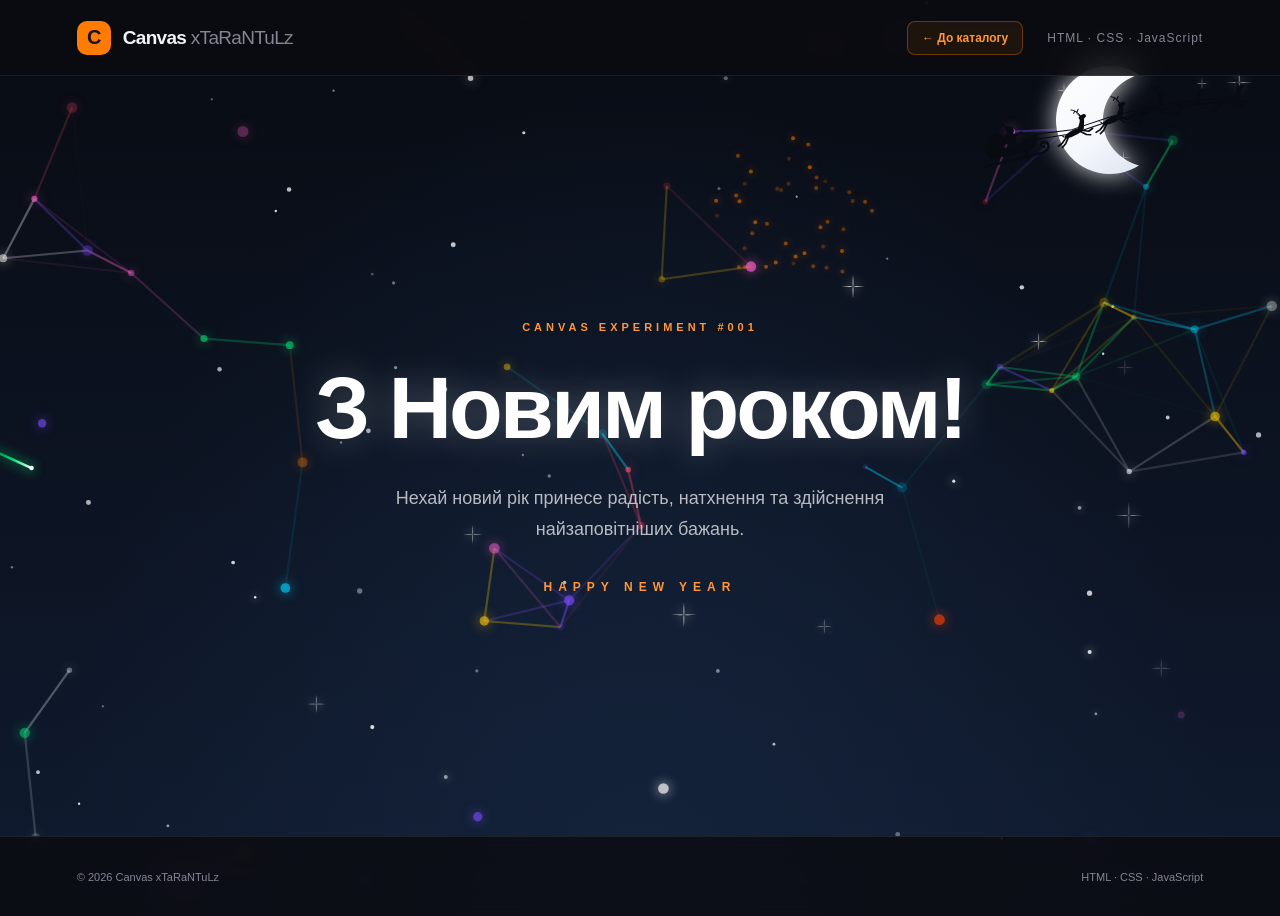
==== works/001/index.html @ 94073c2c "1111111" ====
<!doctype html>
<html lang="uk">
<head>
  <meta charset="utf-8">
  <meta name="viewport" content="width=device-width, initial-scale=1">
  <meta name="theme-color" content="#080b12">
  <meta name="description" content="Новорічний анімований фон із Сантою, снігом, кометами та феєрверками.">
  <title>Новорічний фон для сайту</title>

  <link rel="stylesheet" href="../../assets/css/layout.css">
  <link rel="stylesheet" href="style.css">
</head>
<body>

<div id="siteHeader"></div>

<canvas id="shootCanvas" aria-hidden="true"></canvas>

<main class="demo" data-preview-content>
  <div class="content" data-preview-hide>
    <span class="label">CANVAS EXPERIMENT #001</span>
    <h1>З Новим роком!</h1>
    <p>
      Нехай новий рік принесе радість, натхнення
      та здійснення найзаповітніших бажань.
    </p>
    <span class="year">HAPPY NEW YEAR</span>
  </div>
</main>

<div id="siteFooter"></div>

<script src="../../assets/js/layout.js"></script>
<script src="script.js"></script>

</body>
</html>
---- assets/css/layout.css ----
.site-header,
.site-footer {
    position: relative;
    z-index: 10;
    display: flex;
    align-items: center;
    justify-content: space-between;
    padding: 0 6%;
    border-color: rgba(255, 255, 255, 0.08);
    border-style: solid;
    background: rgba(12, 12, 16, 0.82);
    backdrop-filter: blur(14px);
    -webkit-backdrop-filter: blur(14px);
}

.site-header {
    min-height: 76px;
    border-width: 0 0 1px;
}

.site-footer {
    min-height: 80px;
    gap: 20px;
    border-width: 1px 0 0;
    color: #858594;
    font-size: 11px;
}

.brand {
    display: flex;
    align-items: center;
    gap: 12px;
    color: #f2f2f7;
    font-family: 'Space Grotesk', sans-serif;
    font-size: 19px;
    font-weight: 700;
    letter-spacing: -0.7px;
    text-decoration: none;
}

.brand-mark {
    display: flex;
    width: 34px;
    height: 34px;
    align-items: center;
    justify-content: center;
    border-radius: 10px;
    background: #ff7b02;
    color: #17121f;
    font-size: 20px;
    font-weight: 700;
}

.brand-author {
    color: #858594;
    font-weight: 400;
}

.header-right {
    display: flex;
    align-items: center;
    gap: 24px;
}

.header-meta {
    color: #858594;
    font-size: 12px;
    letter-spacing: 1px;
}

.catalog-link {
    display: inline-flex;
    align-items: center;
    justify-content: center;
    padding: 9px 14px;
    border: 1px solid rgba(255, 123, 2, 0.35);
    border-radius: 8px;
    background: rgba(255, 123, 2, 0.08);
    color: #ff9638;
    font-size: 12px;
    font-weight: 600;
    text-decoration: none;
    transition: 0.2s;
}

.catalog-link:hover {
    border-color: #ff7b02;
    background: rgba(255, 123, 2, 0.16);
}

.catalog-link[hidden] {
    display: none !important;
}

@media (max-width: 600px) {
    .site-header {
        min-height: 65px;
        padding: 0 5%;
    }

    .brand {
        gap: 9px;
        font-size: 16px;
    }

    .brand-mark {
        width: 32px;
        height: 32px;
        font-size: 18px;
    }

    .header-right {
        gap: 10px;
    }

    .header-meta {
        display: none;
    }

    .catalog-link {
        padding: 8px 10px;
        font-size: 11px;
    }

    .site-footer {
        align-items: flex-start;
        flex-direction: column;
        gap: 8px;
        padding: 22px 5%;
    }
}

/* Preview mode */
html.preview-mode,
html.preview-mode body {
    width: 100%;
    height: 100%;
    min-height: 100%;
    margin: 0;
    padding: 0;
    overflow: hidden;
}

html.preview-mode .site-header,
html.preview-mode .site-footer,
html.preview-mode [data-preview-hide] {
    display: none !important;
}

html.preview-mode [data-preview-content] {
    width: 100%;
    height: 100vh;
    min-height: 100vh;
    max-width: none;
    margin: 0;
    padding: 0;
    overflow: hidden;
}
---- works/001/style.css ----
* {
    box-sizing: border-box;
}

html {
    min-height: 100%;
    background: #080b12;
}

body {
    position: relative;
    isolation: isolate;
    min-height: 100vh;
    margin: 0;
    overflow: hidden;
    color: #ffffff;
    font-family: Arial, sans-serif;
    background:
            radial-gradient(ellipse at 50% 100%, #14233b 0%, transparent 65%),
            linear-gradient(180deg, #080b12 0%, #101b30 100%);
}

#shootCanvas {
    position: fixed;
    inset: 0;
    z-index: -1;
    display: block;
    width: 100%;
    height: 100%;
    pointer-events: none;
    background: transparent;
}

.demo {
    display: flex;
    min-height: calc(100vh - 140px);
    padding: 32px 5%;
}

.content {
    width: 100%;
    max-width: 700px;
    margin: auto;
    padding: 80px 0;
    text-align: center;
    pointer-events: none;
}

.label {
    display: inline-block;
    margin-bottom: 24px;
    color: #ff9638;
    font-size: 11px;
    font-weight: 700;
    letter-spacing: 4px;
}

h1 {
    margin: 0 0 24px;
    font-size: clamp(42px, 8vw, 88px);
    font-weight: 700;
    letter-spacing: -3px;
    text-shadow: 0 0 35px rgba(255, 255, 255, 0.25);
}

.content p {
    max-width: 520px;
    margin: 0 auto;
    color: rgba(255, 255, 255, 0.7);
    font-size: clamp(15px, 2vw, 18px);
    line-height: 1.7;
}

.year {
    display: inline-block;
    margin-top: 35px;
    color: #ff9638;
    font-size: 12px;
    font-weight: 700;
    letter-spacing: 6px;
}

@media (max-width: 600px) {
    .demo {
        padding: 24px;
    }

    h1 {
        letter-spacing: -1.5px;
    }

    .year {
        letter-spacing: 4px;
    }
}

@media (prefers-reduced-motion: reduce) {
    #shootCanvas {
        display: none;
    }
}
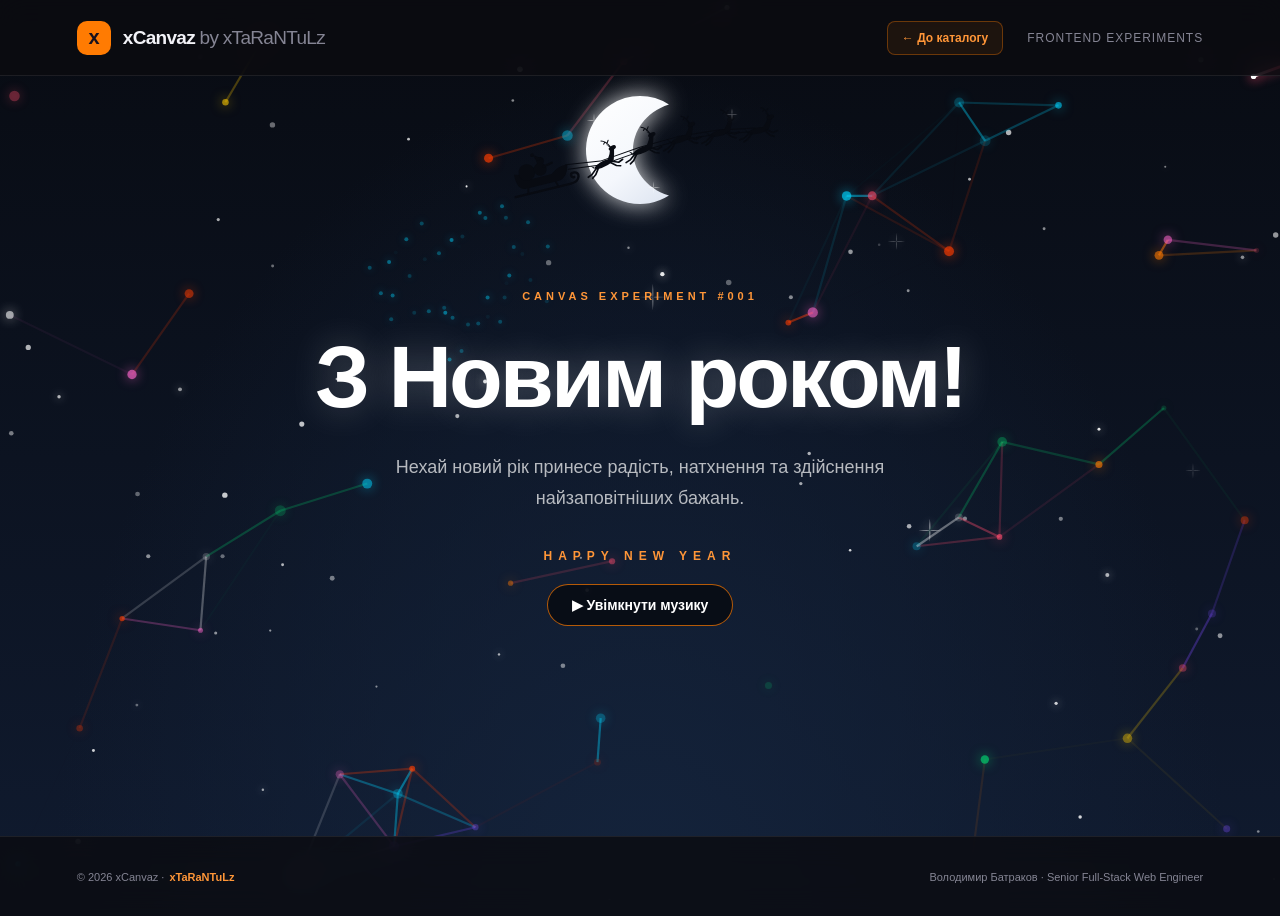
==== commit 7914758c: "27.11.2026" ====
--- a/works/001/index.html
+++ b/works/001/index.html
@@ -26,13 +26,22 @@
       та здійснення найзаповітніших бажань.
     </p>
     <span class="year">HAPPY NEW YEAR</span>
+
+    <button id="musicButton" type="button">
+      ▶ Увімкнути музику
+    </button>
   </div>
 </main>
 
 <div id="siteFooter"></div>
 
+<audio id="backgroundMusic" loop preload="auto">
+  <source src="./files/001.mp3" type="audio/mpeg">
+</audio>
+
 <script src="../../assets/js/layout.js"></script>
 <script src="script.js"></script>
+<script src="audio.js"></script>
 
 </body>
 </html>
--- a/assets/css/layout.css
+++ b/assets/css/layout.css
@@ -1,3 +1,55 @@
+
+:root {
+    --bg: #0c0c10;
+    --surface: #14141b;
+    --surface-hover: #1a1a23;
+    --border: #252530;
+    --text: #f2f2f7;
+    --muted: #858594;
+    --accent: #ff7b02;
+    --accent-hover: #ff9638;
+}
+
+* {
+    box-sizing: border-box;
+}
+
+html {
+    min-height: 100%;
+    background: var(--bg);
+}
+
+body {
+    position: relative;
+    isolation: isolate;
+    min-width: 320px;
+    min-height: 100vh;
+    margin: 0;
+    color: var(--text);
+    font-family: Arial, sans-serif;
+    background: var(--bg);
+}
+
+.page {
+    display: flex;
+    flex-direction: column;
+    min-height: 100vh;
+}
+
+/* --- Canvas --- */
+
+#shootCanvas {
+    position: fixed;
+    inset: 0;
+    z-index: -1;
+    display: block;
+    width: 100%;
+    height: 100%;
+    pointer-events: none;
+    background: transparent;
+}
+
+/* --- Header and Footer --- */
 
 .site-header,
 .site-footer {
@@ -23,15 +75,17 @@
     min-height: 80px;
     gap: 20px;
     border-width: 1px 0 0;
-    color: #858594;
+    color: var(--muted);
     font-size: 11px;
 }
 
+/* --- Brand --- */
+
 .brand {
     display: flex;
     align-items: center;
     gap: 12px;
-    color: #f2f2f7;
+    color: var(--text);
     font-family: 'Space Grotesk', sans-serif;
     font-size: 19px;
     font-weight: 700;
@@ -46,17 +100,19 @@
     align-items: center;
     justify-content: center;
     border-radius: 10px;
-    background: #ff7b02;
+    background: var(--accent);
     color: #17121f;
     font-size: 20px;
     font-weight: 700;
 }
 
 .brand-author {
-    color: #858594;
+    color: var(--muted);
     font-weight: 400;
 }
 
+/* --- Header --- */
+
 .header-right {
     display: flex;
     align-items: center;
@@ -64,7 +120,7 @@
 }
 
 .header-meta {
-    color: #858594;
+    color: var(--muted);
     font-size: 12px;
     letter-spacing: 1px;
 }
@@ -77,7 +133,7 @@
     border: 1px solid rgba(255, 123, 2, 0.35);
     border-radius: 8px;
     background: rgba(255, 123, 2, 0.08);
-    color: #ff9638;
+    color: var(--accent-hover);
     font-size: 12px;
     font-weight: 600;
     text-decoration: none;
@@ -85,7 +141,7 @@
 }
 
 .catalog-link:hover {
-    border-color: #ff7b02;
+    border-color: var(--accent);
     background: rgba(255, 123, 2, 0.16);
 }
 
@@ -93,45 +149,29 @@
     display: none !important;
 }
 
-@media (max-width: 600px) {
-    .site-header {
-        min-height: 65px;
-        padding: 0 5%;
-    }
-
-    .brand {
-        gap: 9px;
-        font-size: 16px;
-    }
-
-    .brand-mark {
-        width: 32px;
-        height: 32px;
-        font-size: 18px;
-    }
-
-    .header-right {
-        gap: 10px;
-    }
-
-    .header-meta {
-        display: none;
-    }
-
-    .catalog-link {
-        padding: 8px 10px;
-        font-size: 11px;
-    }
-
-    .site-footer {
-        align-items: flex-start;
-        flex-direction: column;
-        gap: 8px;
-        padding: 22px 5%;
-    }
-}
-
-/* Preview mode */
+/* --- Footer --- */
+
+.site-footer > span {
+    display: inline-flex;
+    align-items: center;
+    flex-wrap: wrap;
+    gap: 5px;
+}
+
+.site-footer a {
+    color: var(--accent-hover);
+    font-weight: 600;
+    text-decoration: none;
+    transition: color 0.2s ease;
+}
+
+.site-footer a:hover {
+    color: #ffb36f;
+    text-decoration: underline;
+}
+
+/* --- Preview mode --- */
+
 html.preview-mode,
 html.preview-mode body {
     width: 100%;
@@ -157,3 +197,43 @@
     padding: 0;
     overflow: hidden;
 }
+
+/* --- Responsive --- */
+
+@media (max-width: 600px) {
+    .site-header {
+        min-height: 65px;
+        padding: 0 5%;
+    }
+
+    .brand {
+        gap: 9px;
+        font-size: 16px;
+    }
+
+    .brand-mark {
+        width: 32px;
+        height: 32px;
+        font-size: 18px;
+    }
+
+    .header-right {
+        gap: 10px;
+    }
+
+    .header-meta {
+        display: none;
+    }
+
+    .catalog-link {
+        padding: 8px 10px;
+        font-size: 11px;
+    }
+
+    .site-footer {
+        align-items: flex-start;
+        flex-direction: column;
+        gap: 8px;
+        padding: 22px 5%;
+    }
+}
--- a/works/001/style.css
+++ b/works/001/style.css
@@ -1,38 +1,15 @@
-
-* {
-    box-sizing: border-box;
-}
-
-html {
-    min-height: 100%;
-    background: #080b12;
-}
 
 body {
-    position: relative;
-    isolation: isolate;
-    min-height: 100vh;
-    margin: 0;
     overflow: hidden;
     color: #ffffff;
-    font-family: Arial, sans-serif;
     background:
             radial-gradient(ellipse at 50% 100%, #14233b 0%, transparent 65%),
             linear-gradient(180deg, #080b12 0%, #101b30 100%);
 }
 
-#shootCanvas {
-    position: fixed;
-    inset: 0;
-    z-index: -1;
-    display: block;
-    width: 100%;
-    height: 100%;
-    pointer-events: none;
-    background: transparent;
-}
-
 .demo {
+    position: relative;
+    z-index: 1;
     display: flex;
     min-height: calc(100vh - 140px);
     padding: 32px 5%;
@@ -81,9 +58,46 @@
     letter-spacing: 6px;
 }
 
+#musicButton {
+    position: relative;
+    z-index: 10;
+    display: block;
+    margin: 20px auto 0;
+    padding: 12px 24px;
+    border: 1px solid rgba(255, 123, 2, 0.7);
+    border-radius: 30px;
+    background: rgba(8, 11, 18, 0.85);
+    color: #ffffff;
+    font-family: inherit;
+    font-size: 14px;
+    font-weight: 600;
+    cursor: pointer;
+    pointer-events: auto;
+    transition: background 0.2s ease, border-color 0.2s ease, transform 0.2s ease;
+}
+
+#musicButton:hover {
+    background: #ff7b02;
+    border-color: #ff7b02;
+    transform: translateY(-2px);
+}
+
+#musicButton:active {
+    transform: translateY(0);
+}
+
+#musicButton:focus-visible {
+    outline: 2px solid #ffffff;
+    outline-offset: 4px;
+}
+
 @media (max-width: 600px) {
     .demo {
         padding: 24px;
+    }
+
+    .content {
+        padding: 50px 0;
     }
 
     h1 {
@@ -93,10 +107,15 @@
     .year {
         letter-spacing: 4px;
     }
+
+    #musicButton {
+        padding: 11px 22px;
+        font-size: 13px;
+    }
 }
 
 @media (prefers-reduced-motion: reduce) {
-    #shootCanvas {
-        display: none;
+    #musicButton {
+        transition: none;
     }
 }
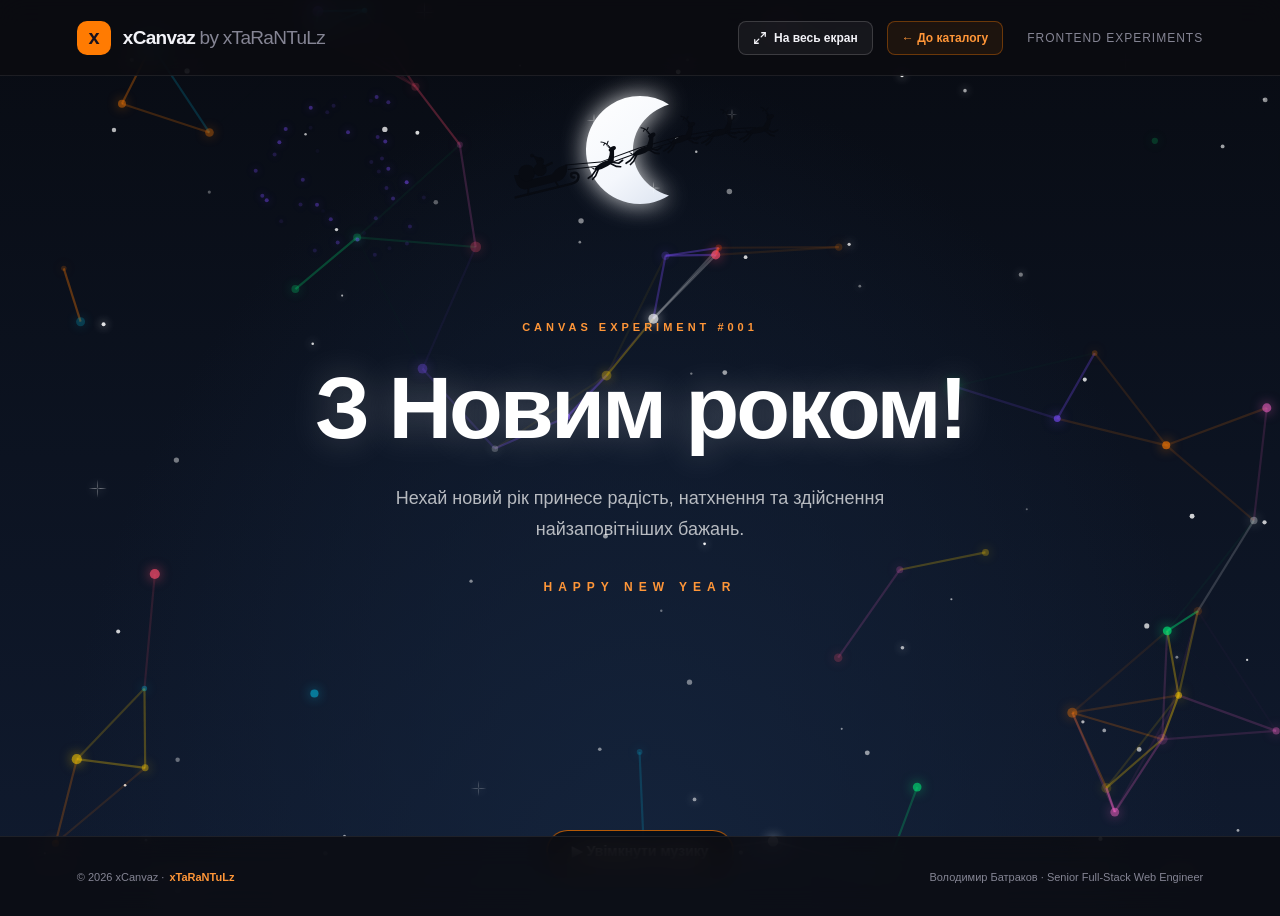
==== commit 12fcc554: "27.11.2026 танки" ====
--- a/works/001/index.html
+++ b/works/001/index.html
@@ -26,11 +26,11 @@
       та здійснення найзаповітніших бажань.
     </p>
     <span class="year">HAPPY NEW YEAR</span>
+  </div>
 
-    <button id="musicButton" type="button">
-      ▶ Увімкнути музику
-    </button>
-  </div>
+  <button id="musicButton" type="button">
+    ▶ Увімкнути музику
+  </button>
 </main>
 
 <div id="siteFooter"></div>
--- a/assets/css/layout.css
+++ b/assets/css/layout.css
@@ -1,4 +1,3 @@
-
 :root {
     --bg: #0c0c10;
     --surface: #14141b;
@@ -116,28 +115,39 @@
 .header-right {
     display: flex;
     align-items: center;
-    gap: 24px;
+    gap: 14px;
 }
 
 .header-meta {
+    margin-left: 10px;
     color: var(--muted);
     font-size: 12px;
     letter-spacing: 1px;
 }
 
-.catalog-link {
+.catalog-link,
+.fullscreen-btn {
     display: inline-flex;
     align-items: center;
     justify-content: center;
+    gap: 7px;
     padding: 9px 14px;
     border: 1px solid rgba(255, 123, 2, 0.35);
     border-radius: 8px;
     background: rgba(255, 123, 2, 0.08);
     color: var(--accent-hover);
+    font-family: inherit;
     font-size: 12px;
     font-weight: 600;
     text-decoration: none;
+    cursor: pointer;
     transition: 0.2s;
+}
+
+.fullscreen-btn {
+    border-color: rgba(255, 255, 255, 0.16);
+    background: rgba(255, 255, 255, 0.05);
+    color: var(--text);
 }
 
 .catalog-link:hover {
@@ -145,8 +155,51 @@
     background: rgba(255, 123, 2, 0.16);
 }
 
+.fullscreen-btn:hover,
+.fullscreen-btn.is-active {
+    border-color: var(--accent);
+    background: rgba(255, 123, 2, 0.16);
+    color: var(--accent-hover);
+}
+
+.fullscreen-icon--exit {
+    display: none;
+}
+
+.fullscreen-btn.is-active .fullscreen-icon--enter {
+    display: none;
+}
+
+.fullscreen-btn.is-active .fullscreen-icon--exit {
+    display: block;
+}
+
 .catalog-link[hidden] {
     display: none !important;
+}
+
+/* --- Fullscreen state --- */
+
+html.is-fullscreen,
+html.is-fullscreen body {
+    width: 100%;
+    height: 100%;
+    min-height: 100%;
+    overflow-x: hidden;
+}
+
+html.is-fullscreen .site-footer {
+    display: none !important;
+}
+
+html.is-fullscreen .site-header {
+    min-height: 54px;
+    background: rgba(12, 12, 16, 0.92);
+}
+
+html.is-fullscreen main {
+    min-height: calc(100vh - 54px);
+    min-height: calc(100dvh - 54px);
 }
 
 /* --- Footer --- */
@@ -203,31 +256,40 @@
 @media (max-width: 600px) {
     .site-header {
         min-height: 65px;
-        padding: 0 5%;
+        padding: 0 4%;
     }
 
     .brand {
-        gap: 9px;
-        font-size: 16px;
+        gap: 8px;
+        font-size: 15px;
+    }
+
+    .brand-author {
+        display: none;
     }
 
     .brand-mark {
-        width: 32px;
-        height: 32px;
-        font-size: 18px;
+        width: 30px;
+        height: 30px;
+        font-size: 17px;
     }
 
     .header-right {
-        gap: 10px;
+        gap: 8px;
     }
 
     .header-meta {
         display: none;
     }
 
-    .catalog-link {
+    .catalog-link,
+    .fullscreen-btn {
         padding: 8px 10px;
         font-size: 11px;
+    }
+
+    .fullscreen-label {
+        display: none;
     }
 
     .site-footer {
--- a/works/001/style.css
+++ b/works/001/style.css
@@ -59,18 +59,27 @@
 }
 
 #musicButton {
-    position: relative;
-    z-index: 10;
-    display: block;
-    margin: 20px auto 0;
+    position: fixed;
+    left: 50%;
+    bottom: 28px;
+    transform: translateX(-50%);
+    z-index: 20;
+    display: inline-flex;
+    align-items: center;
+    justify-content: center;
+    gap: 8px;
+    margin: 0;
     padding: 12px 24px;
     border: 1px solid rgba(255, 123, 2, 0.7);
     border-radius: 30px;
     background: rgba(8, 11, 18, 0.85);
+    backdrop-filter: blur(8px);
+    -webkit-backdrop-filter: blur(8px);
     color: #ffffff;
     font-family: inherit;
     font-size: 14px;
     font-weight: 600;
+    white-space: nowrap;
     cursor: pointer;
     pointer-events: auto;
     transition: background 0.2s ease, border-color 0.2s ease, transform 0.2s ease;
@@ -79,16 +88,21 @@
 #musicButton:hover {
     background: #ff7b02;
     border-color: #ff7b02;
-    transform: translateY(-2px);
+    transform: translate(-50%, -2px);
 }
 
 #musicButton:active {
-    transform: translateY(0);
+    transform: translate(-50%, 0);
 }
 
 #musicButton:focus-visible {
     outline: 2px solid #ffffff;
     outline-offset: 4px;
+}
+
+/* Ховаємо візуально у прев'ю каталогу, але залишаємо в DOM, щоб audio.js не видавав помилку */
+html.preview-mode #musicButton {
+    display: none;
 }
 
 @media (max-width: 600px) {
